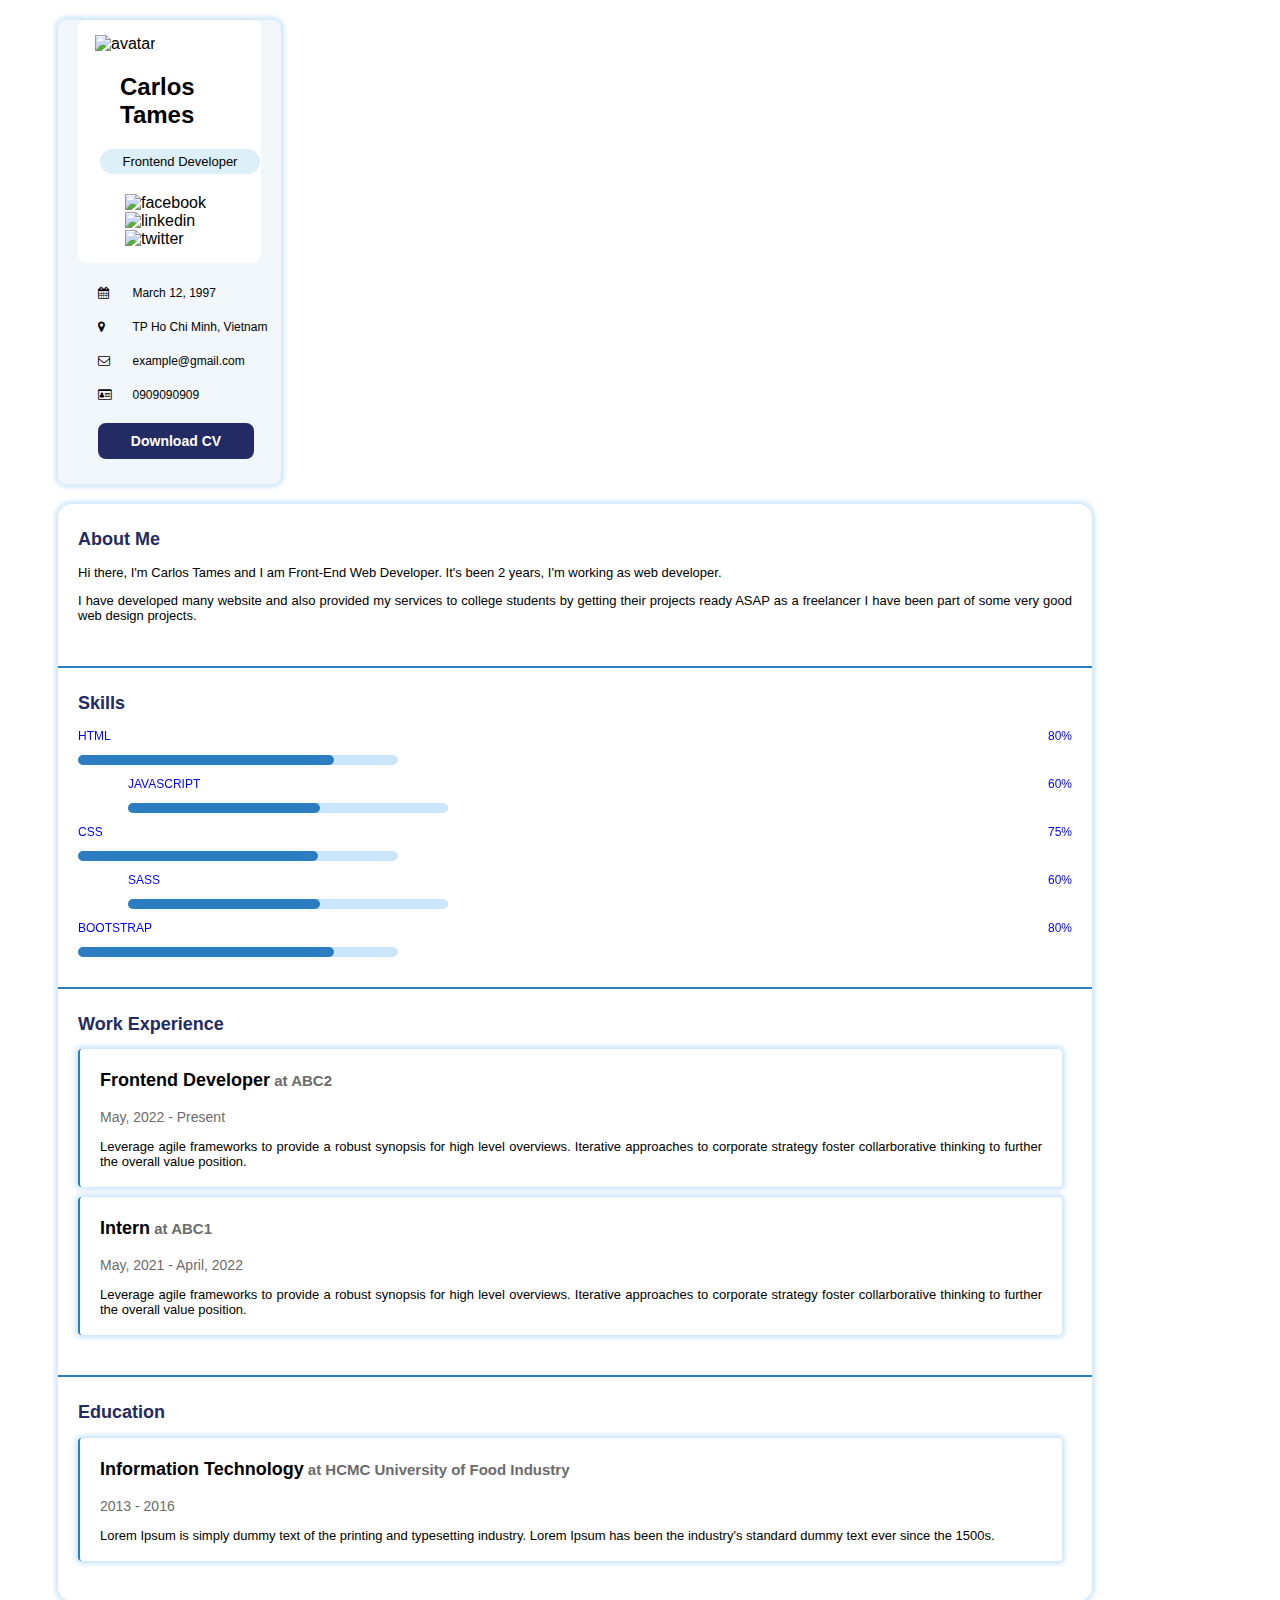
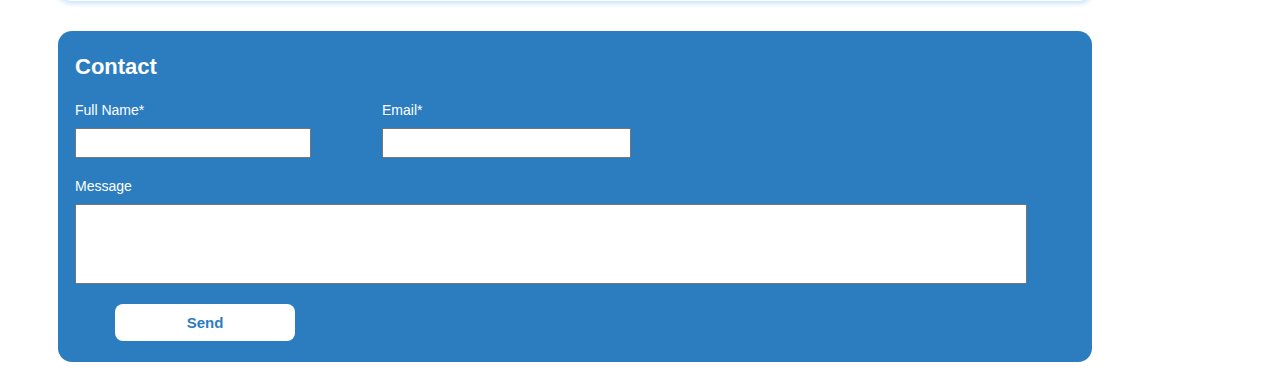
==== index.html @ 7e272798 "init cv" ====
<!DOCTYPE html>
<html>
  <head>
    <meta name="viewport" content="width=device-width, initial-scale=1.0">
    <link rel="stylesheet" href="cv.css" />
    <link rel="stylesheet" href="https://cdnjs.cloudflare.com/ajax/libs/font-awesome/4.7.0/css/font-awesome.min.css">
    <link rel="stylesheet" href="https://rsms.me/inter/inter.css">
  </head>

  <body>
    <div class="container">
      <div class="left_Side">

        <div class="info1">

          <img src="../img/avatar.svg" alt="avatar" />
          <h2 class="name">Carlos Tames</h2>

          <p class="fe-dev">Frontend Developer</p>
  
          <div class="social-media">
            <img class="social-gap" src="../img/facebook.svg" alt="facebook" />
            <img class="social-gap" src="../img/linkedin.svg" alt="linkedin" />
            <img class="social-gap" src="../img/twitter.svg" alt="twitter" />  
          </div>
          
        </div>
  
        <div>
  
          <div class="contactInfo">
            <ul>
              <li>
                <span class="icon"><i class="fa fa-calendar"></i></span>
                <span class="text">March 12, 1997</span>
              </li>
            </ul>
            <ul>
              <li>
                <span class="icon"><i class="fa fa-map-marker"></i></span>
                <span class="text">TP Ho Chi Minh, Vietnam</span>
              </li>
            </ul>
            <ul>
              <li>
                <span class="icon"><i class="fa fa-envelope-o"></i></span>
                <span class="text">example@gmail.com</span>
              </li>
            </ul>
            <ul>
              <li>
                <span class="icon"><i class="fa fa-id-card-o"></i></span>
                <span class="text">0909090909</span>
              </li>
            </ul>

          </div>

          <button class="download-cv">Download CV</button>
        </div>
      </div>
      <div class="right_Side"></div>  
    </div>
    <aside>  
    </aside>
    <main>
      <div class="main-border">

        <section class="main-padding">
          <div>
            <h2 class="letter">About Me</h2>
            <p class="font4">Hi there, I'm Carlos Tames and I am Front-End Web Developer. It's been 2 years, I'm working as web developer.</p>
            <p class="font4">I have developed many website and also provided my services to college students by getting their projects ready ASAP as a freelancer I have been part of some very good web design projects.</p>
          </div>
        </section>
          
  
        <section class="main-padding">
          <div>
            <h2 class="letter">Skills</h2>
            
            <div class="table-skill">
              <div>
                <p class="progress-label-html">HTML</p>
                <div class="progress-bar-container">
                  <div class="progress-bar">
                    <span class="percentage html"></span>
                  </div>
                </div>
              </div>
            
              <div class="progress-element">
                <p class="progress-label-js">JAVASCRIPT</p>
                <div class="progress-bar-container">
                  <div class="progress-bar">
                    <span class="percentage javascript"></span>
                  </div>
                </div>
              </div>
          
              <div>
                <p class="progress-label-css">CSS</p>
                <div class="progress-bar-container">
                  <div class="progress-bar">
                    <span class="percentage css"></span>
                  </div>
                </div>
              </div>
            
              <div class="progress-element">
                <p class="progress-label-sass">SASS</p>
                <div class="progress-bar-container">
                  <div class="progress-bar">
                    <span class="percentage sass"></span>
                  </div>
                </div>
              </div>
            
              <div>
                <p class="progress-label-bootstrap">BOOTSTRAP</p>
                <div class="progress-bar-container">
                  <div class="progress-bar">
                    <span class="percentage bootstrap"></span>
                  </div>
                </div>
              </div>
              
            </div>
          </div>
        </section>
        
  
        <section class="main-padding"> 

          <div>

            <h2 class="letter">Work Experience</h2>
  
            <div class="work-exp">
              <p class="font1" >Frontend Developer<span class="font2"> at ABC2</span></p>
              <p class="font3">May, 2022 - Present</p>
              <p class="font4">Leverage agile frameworks to provide a robust synopsis for high level overviews. Iterative approaches to corporate strategy foster collarborative thinking to further the overall value position.</p>
            </div>
            
            <div class="work-exp">
              <p class="font1" >Intern<span class="font2"> at ABC1</span></p>
              <p class="font3">May, 2021 - April, 2022</p>
              <p class="font4">Leverage agile frameworks to provide a robust synopsis for high level overviews. Iterative approaches to corporate strategy foster collarborative thinking to further the overall value position.</p>
            </div>
            
          </div>

        </section>
        
  
        <section class="main-padding-edu">
          <div>
            <h2 class="letter">Education</h2>
  
            <div class="work-exp">
              <p class="font1">Information Technology<span class="font2"> at HCMC University of Food Industry</span></p>
              <p class="font3">2013 - 2016</p>
              <p class="font4">Lorem Ipsum is simply dummy text of the printing and typesetting industry. Lorem Ipsum has been the industry's standard dummy text ever since the 1500s.</p>
            </div>
            
          </div>
        </section>
      </div>
      


      <section class="form-section">

        <form class="form-contact">

          <p>Contact</p>

          <section class="contact-input">

            <div class="fullname">
              <label for="fname">Full Name*</label>
              <input id="fname" type="text" value="" name="fname">
            </div>
          
            <div class="email">
              <label for="email">Email*</label>
              <input id="email" type="text" value="" name="email">
            </div>
          
            <br style="clear:both;" />
          
          </section>
        
          <section>
        
            <div class="message">
              <label for="message">Message</label>
              <input rowspan="3" id="message" type="text" value="" name="message">
            </div>
            
          </section>

          <button class="send-button" type="submit">Send</button>

        </form>

      </section>

    </main>

  </body>
</html>
---- cv.css ----
* {
  box-sizing: border-box;
}

body {
  font-family: 'Inter', sans-serif;
  font-style: normal;
  padding-right: 100px;
  padding-left: 50px;
}

aside {
  font-family: 'Inter', sans-serif;
  width: 100%;
  height: 300px;
  padding-left: 120px;
  padding-right: 20px;
  position: fixed;

}

aside h2{
  font-size: 20px;
  color: #222b63;
}

aside button {
  width: 170px;
  border-radius: 14px;
}

main {
  padding-top: 20px;
  padding-bottom: 20px;
  padding-right: 80px;
  width: 100%;
  
}

button {
  display: block;
  margin-left: 40px;
  margin-top: 20px;
  margin-bottom: 20px;
  width: 70%;
  background-color: #222b63;
  color: white;
  padding: 10px 10px;
  border: none;
  border-radius: 8px;
  cursor: pointer;
}

.left_Side {
  background-color: #f1f7fb;
  border-radius: 8px;
  box-shadow: 0 0 5px 3px #cce6fc;
  width: 20%;
  padding-bottom: 5px;
}

.info1 {
  background-color: white;
  margin: 20px;
  padding-top: 15px;
  padding-bottom: 15px;
  padding-left: 17px;
  padding-right: 16px;
  border-radius: 8px;
}

.name {
  padding-left: 25px;
  padding-top: 0;
}

.social-media {
  margin-left: 20px;
}

.social-gap {
  margin-left: 10px;
  margin-right: 10px;
}

.fe-dev {
  margin-bottom: 20px;
  margin-left: 5px;
  width: 160px;
  border: 2px solid #DDEFF8;
  border-radius: 15px;
  padding: 3px;
  text-align: center;
  background-color: #DDEFF8;
  font-size: 13px;
}

.contactInfo ul {
  position: relative;
 }

.contactInfo ul li {
  position: relative;
  list-style: none;
  margin: 10px, 0;
  cursor: pointer;
}

.contactInfo ul li .icon {
  display: inline-block;
  width: 30px;
}

.contactInfo ul li span {
  font-size: 12px;
}
 
.icon {
  max-width: 100%;
  max-height:100%;
 }
 
 .text {
   font-size: 10px;
 }

 .download-cv {
  font-size: 14px;
  font-weight: 600;
 }

.letter {
  color: #222b63;
}

.main-border {
  border-radius: 14px;
  box-shadow: 0 0 5px 3px #cce6fc;
}

.progress-bar-container:not(:last-child) {
  margin-bottom: 50px;
}

.progress-bar {
  width: 320px;
  height: 10px;
  margin-top: 10px;
  background-color: #cce6fc;
  border-radius: 5px;
}

.percentage {
  display: block;
  height: 100%;
  background-color: #2c7dc0;
  border-radius: 5px;
}

.html {
  width: 80%;
}

.javascript {
  width: 60%;
}

.css {
  width: 75%;
}

.sass {
  width: 60%;
}

.bootstrap {
  width: 80%;
}

.progress-label-html {
  position: relative;
  color: blue;
}

.progress-label-html::after{
  content: "80%";
  position: absolute;
  top:0;
  right: 0;
  color: blue;
}

.progress-label-js {
  position: relative;
  color: blue;
}

.progress-label-js::after{
  content: "60%";
  position: absolute;
  top:0;
  right: 0;
  color: blue;
}

.progress-label-css {
  position: relative;
  color: blue;
}

.progress-label-css::after{
  content: "75%";
  position: absolute;
  top:0;
  right: 0;
  color: blue;
}

.progress-label-sass {
  position: relative;
  color: blue;
}

.progress-label-sass::after{
  content: "60%";
  position: absolute;
  top:0;
  right: 0;
  color: blue;
}

.progress-label-bootstrap {
  position: relative;
  color: blue;
}

.progress-label-bootstrap::after{
  content: "80%";
  position: absolute;
  top:0;
  right: 0;
  color: blue;
}

.progress-element {
  padding-left: 50px;
}

.main-padding {
  padding-right: 20px;
  padding-left: 20px;
  padding-top: 10px;
  padding-bottom: 30px;
  border-bottom: 2px solid #2c7dc0;
  text-align: justify;
  font-size: 12px;
}

.main-padding-edu {
  padding-right: 20px;
  padding-left: 20px;
  padding-top: 10px;
  padding-bottom: 30px;
  text-align: justify;
  font-size: 12px;
}

.work-exp {
  border-radius: 4px;
  margin-right: 10px;
  margin-bottom: 10px;
  padding-left: 20px;
  padding-right: 20px;
  padding-top: 3px;
  padding-bottom: 5px;
  border-left: 2px solid #2c7dc0;
  box-shadow: 0 0 5px 3px #cce6fc;
}

.form-section {
  display: block;
  margin-top: 30px;
  padding-top: 1px;
  padding-left: 17px;
  padding-right: 15px;
  padding-bottom: 1px;
  border-radius: 14px;
  background-color: #2c7dc0;
  color: white; 
}

.form-section p {
  font-family: Arial, Helvetica, sans-serif;
  font-weight: bold;
  font-size: 22px;
}

.table-contact {
  margin-top: 20px;
}


.table-contact input {
  width: 300px;
  height: 40px;
  margin-top: 20px;
  margin-left: 10px;
  margin-right: 10px;
  padding-top: 2px;
  padding-left: 10px;
  padding-bottom: 2px;
  font-size: 14px;
  color: #2c7dc0;
  box-sizing: border-box;
}


.table-contact textarea {
  width: 800px;
  height: 90px;
  margin-top: 10px;
  padding-top: 10px;
  padding-right: 10px;
  padding-left: 10px;
  padding-bottom: 10px;
  font-size: 14px;
  color: #2c7dc0;
  box-sizing: border-box;
}

.form-block {
  display: flex;
  margin-bottom: 10px;
}

.font1 {
  font-size: 18px;
  font-weight: bold;
  text-align: justify;
}

.font2 {
  font-size: 15px;
  font-weight: bold;
  color: #6c6c6c;
  text-align: justify;
}

.font3 {
  font-family: 'Inter', sans-serif;
  font-size: 14px;
  font-weight: 500;
  color: #6c6c6c;
  text-align: justify;
}

.font4 {
  font-family: 'Inter', sans-serif;
  font-size: 13px;
  text-align: justify;
}

.contact-input input, label {
  display:block;
}

.fullname {
  float:left;
  margin-right:30px;
}

.fullname input {
  width: 120%;
  height: 30px;
  margin-top: 10px;
  margin-bottom: 20px;
  padding-left: 10px;
  font-size: 14px;
  color:#2c7dc0;
}

.email {
  float: left;
}

.email input {
  width: 90%;
  height: 30px;
  margin-top: 10px;
  margin-bottom: 20px;
  margin-left: 80px;
  padding-left: 10px;
  font-size: 14px;
  color:#2c7dc0;
}

.message {
  margin-right: 50px;
}

.message input {
  width: 100%;
  height: 80px;
  margin-top: 10px;
  margin-right: 20px;
  padding-left: 10px;
  font-size: 14px;
  color:#2c7dc0;
}

.fullname label {
  font-size: 14px;
}

.email label {
  font-size: 14px;
  margin-left: 80px;
}

.message label {
  font-size: 14px;
}

.send-button {
  display: block;
  margin-top: 20px;
  width: 180px;
  font-size: 15px;
  font-weight: bold;
  background-color: white;
  color: #2c7dc0;
  padding: 10px 10px;
  border: none;
  border-radius: 8px;
  cursor: pointer;
}

/* Extra small devices (phones, 600px and down) */
@media only screen and (max-width: 600px) {
  [class*="col-"] {
    width: 100%;
  }



}
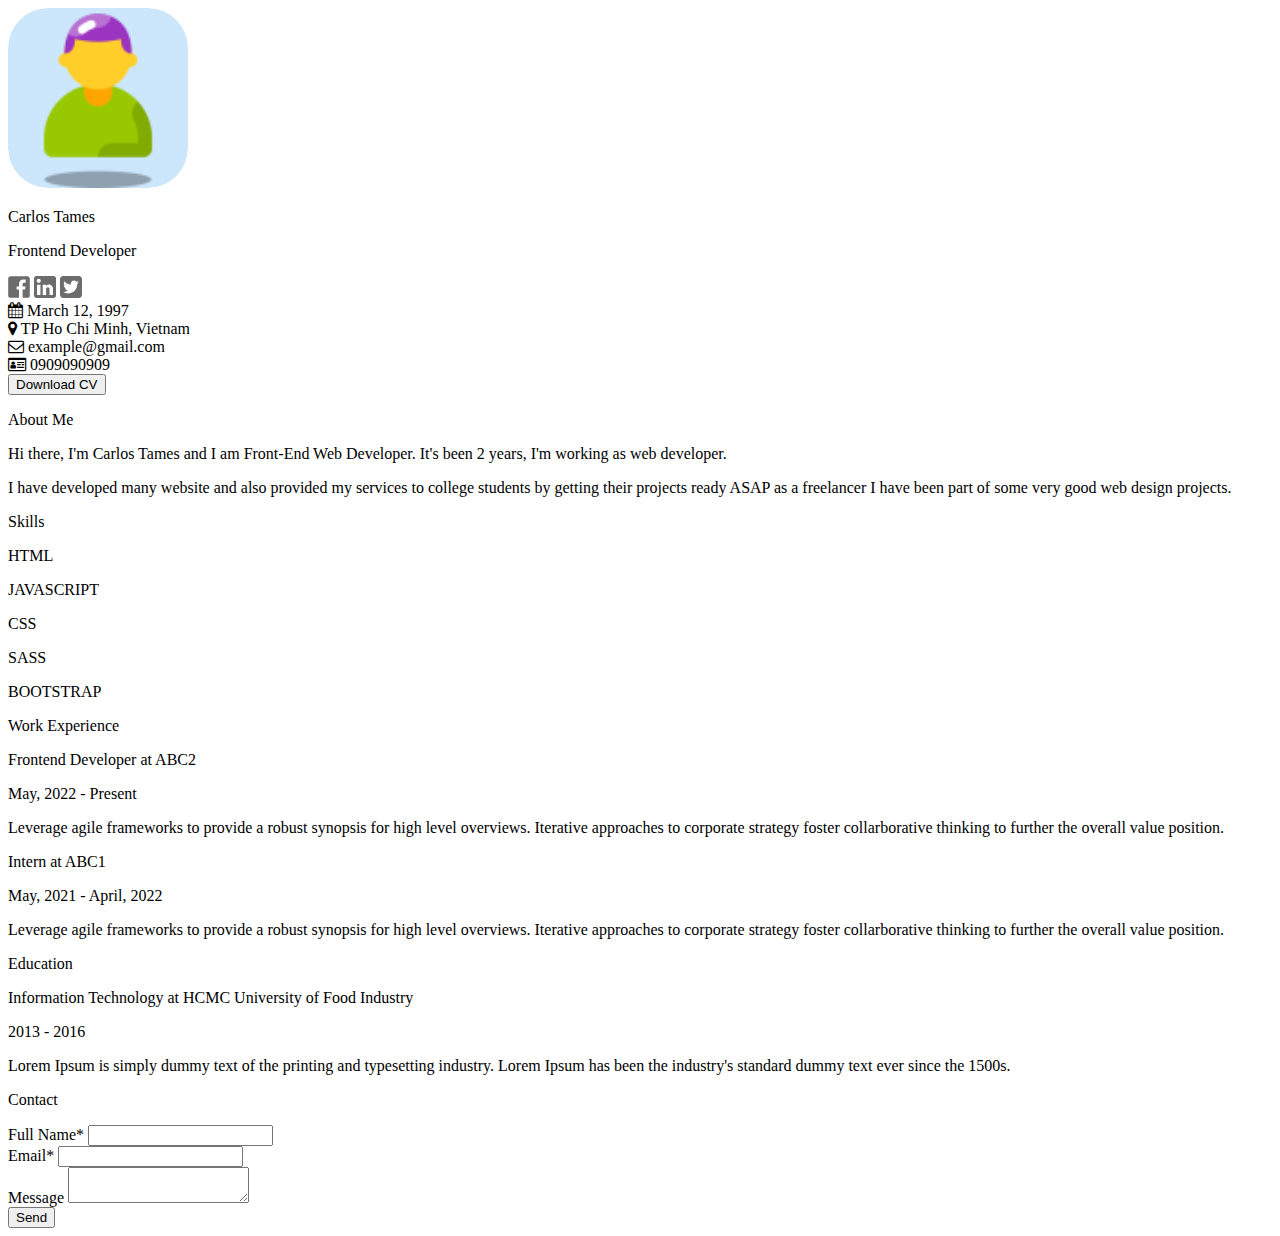
==== commit a210bb00: "update cv: mobile mode" ====
--- a/index.html
+++ b/index.html
@@ -1,212 +1,165 @@
 <!DOCTYPE html>
 <html>
-  <head>
-    <meta name="viewport" content="width=device-width, initial-scale=1.0">
-    <link rel="stylesheet" href="cv.css" />
-    <link rel="stylesheet" href="https://cdnjs.cloudflare.com/ajax/libs/font-awesome/4.7.0/css/font-awesome.min.css">
-    <link rel="stylesheet" href="https://rsms.me/inter/inter.css">
-  </head>
 
-  <body>
-    <div class="container">
-      <div class="left_Side">
+<head>
+  <meta name="viewport" content="width=device-width, initial-scale=1.0">
+  <link rel="stylesheet" href="../css/cv.css" />
+  <link rel="stylesheet" href="https://cdnjs.cloudflare.com/ajax/libs/font-awesome/4.7.0/css/font-awesome.min.css">
+  <link rel="stylesheet" href="https://rsms.me/inter/inter.css">
+</head>
 
-        <div class="info1">
+<body>
+  <div class="left_Side">
 
-          <img src="../img/avatar.svg" alt="avatar" />
-          <h2 class="name">Carlos Tames</h2>
+    <div class="info1">
+      <img src="../img/avatar.svg" alt="avatar" />
+      <p class="name-profile">Carlos Tames</p>
+      <div>
+        <p class="frontend-dev">Frontend Developer</p>
+      </div>
+      <div class="social-media">
+        <img class="social-gap" src="../img/facebook.svg" alt="facebook" />
+        <img class="social-gap" src="../img/linkedin.svg" alt="linkedin" />
+        <img class="social-gap" src="../img/twitter.svg" alt="twitter" />
+      </div>
+    </div>
 
-          <p class="fe-dev">Frontend Developer</p>
-  
-          <div class="social-media">
-            <img class="social-gap" src="../img/facebook.svg" alt="facebook" />
-            <img class="social-gap" src="../img/linkedin.svg" alt="linkedin" />
-            <img class="social-gap" src="../img/twitter.svg" alt="twitter" />  
-          </div>
-          
+    <div>
+      <div class="contactInfo">
+        <div class="info-padding">
+          <span><i class="fa fa-calendar"></i></span>
+          <span class="text">March 12, 1997</span>
         </div>
-  
-        <div>
-  
-          <div class="contactInfo">
-            <ul>
-              <li>
-                <span class="icon"><i class="fa fa-calendar"></i></span>
-                <span class="text">March 12, 1997</span>
-              </li>
-            </ul>
-            <ul>
-              <li>
-                <span class="icon"><i class="fa fa-map-marker"></i></span>
-                <span class="text">TP Ho Chi Minh, Vietnam</span>
-              </li>
-            </ul>
-            <ul>
-              <li>
-                <span class="icon"><i class="fa fa-envelope-o"></i></span>
-                <span class="text">example@gmail.com</span>
-              </li>
-            </ul>
-            <ul>
-              <li>
-                <span class="icon"><i class="fa fa-id-card-o"></i></span>
-                <span class="text">0909090909</span>
-              </li>
-            </ul>
-
-          </div>
-
-          <button class="download-cv">Download CV</button>
+        <div class="info-padding">
+          <span><i class="fa fa-map-marker"></i></span>
+          <span class="text">TP Ho Chi Minh, Vietnam</span>
+        </div>
+        <div class="info-padding">
+          <span><i class="fa fa-envelope-o"></i></span>
+          <span class="text">example@gmail.com</span>
+        </div>
+        <div class="info-padding">
+          <span><i class="fa fa-id-card-o"></i></span>
+          <span class="text">0909090909</span>
         </div>
       </div>
-      <div class="right_Side"></div>  
+      <button class="download-cv">Download CV</button>
     </div>
-    <aside>  
-    </aside>
-    <main>
-      <div class="main-border">
+  </div>
 
-        <section class="main-padding">
-          <div>
-            <h2 class="letter">About Me</h2>
-            <p class="font4">Hi there, I'm Carlos Tames and I am Front-End Web Developer. It's been 2 years, I'm working as web developer.</p>
-            <p class="font4">I have developed many website and also provided my services to college students by getting their projects ready ASAP as a freelancer I have been part of some very good web design projects.</p>
-          </div>
-        </section>
-          
-  
-        <section class="main-padding">
-          <div>
-            <h2 class="letter">Skills</h2>
-            
-            <div class="table-skill">
-              <div>
-                <p class="progress-label-html">HTML</p>
-                <div class="progress-bar-container">
-                  <div class="progress-bar">
-                    <span class="percentage html"></span>
-                  </div>
+  <main>
+    <div class="main-border">
+
+      <section class="main-padding">
+        <div>
+          <p class="letter">About Me</p>
+          <p class="font4">Hi there, I'm Carlos Tames and I am Front-End Web Developer. It's been 2 years, I'm working
+            as web developer.</p>
+          <p class="font4">I have developed many website and also provided my services to college students by getting
+            their projects ready ASAP as a freelancer I have been part of some very good web design projects.</p>
+        </div>
+      </section>
+
+      <section class="main-padding">
+        <div>
+          <p class="letter">Skills</p>
+          <div class="skill-position">
+            <div>
+              <p class="progress-label-html">HTML</p>
+              <div class="progress-bar-container">
+                <div class="progress-bar">
+                  <span class="percentage html"></span>
                 </div>
               </div>
-            
-              <div class="progress-element">
-                <p class="progress-label-js">JAVASCRIPT</p>
-                <div class="progress-bar-container">
-                  <div class="progress-bar">
-                    <span class="percentage javascript"></span>
-                  </div>
+            </div>
+            <div>
+              <p class="progress-label-js">JAVASCRIPT</p>
+              <div class="progress-bar-container">
+                <div class="progress-bar">
+                  <span class="percentage javascript"></span>
                 </div>
               </div>
-          
-              <div>
-                <p class="progress-label-css">CSS</p>
-                <div class="progress-bar-container">
-                  <div class="progress-bar">
-                    <span class="percentage css"></span>
-                  </div>
+            </div>
+            <div>
+              <p class="progress-label-css">CSS</p>
+              <div class="progress-bar-container">
+                <div class="progress-bar">
+                  <span class="percentage css"></span>
                 </div>
               </div>
-            
-              <div class="progress-element">
-                <p class="progress-label-sass">SASS</p>
-                <div class="progress-bar-container">
-                  <div class="progress-bar">
-                    <span class="percentage sass"></span>
-                  </div>
+            </div>
+            <div>
+              <p class="progress-label-sass">SASS</p>
+              <div class="progress-bar-container">
+                <div class="progress-bar">
+                  <span class="percentage sass"></span>
                 </div>
               </div>
-            
-              <div>
-                <p class="progress-label-bootstrap">BOOTSTRAP</p>
-                <div class="progress-bar-container">
-                  <div class="progress-bar">
-                    <span class="percentage bootstrap"></span>
-                  </div>
+            </div>
+            <div>
+              <p class="progress-label-bootstrap">BOOTSTRAP</p>
+              <div class="progress-bar-container">
+                <div class="progress-bar">
+                  <span class="percentage bootstrap"></span>
                 </div>
               </div>
-              
             </div>
           </div>
-        </section>
-        
-  
-        <section class="main-padding"> 
-
-          <div>
-
-            <h2 class="letter">Work Experience</h2>
-  
-            <div class="work-exp">
-              <p class="font1" >Frontend Developer<span class="font2"> at ABC2</span></p>
-              <p class="font3">May, 2022 - Present</p>
-              <p class="font4">Leverage agile frameworks to provide a robust synopsis for high level overviews. Iterative approaches to corporate strategy foster collarborative thinking to further the overall value position.</p>
-            </div>
-            
-            <div class="work-exp">
-              <p class="font1" >Intern<span class="font2"> at ABC1</span></p>
-              <p class="font3">May, 2021 - April, 2022</p>
-              <p class="font4">Leverage agile frameworks to provide a robust synopsis for high level overviews. Iterative approaches to corporate strategy foster collarborative thinking to further the overall value position.</p>
-            </div>
-            
-          </div>
-
-        </section>
-        
-  
-        <section class="main-padding-edu">
-          <div>
-            <h2 class="letter">Education</h2>
-  
-            <div class="work-exp">
-              <p class="font1">Information Technology<span class="font2"> at HCMC University of Food Industry</span></p>
-              <p class="font3">2013 - 2016</p>
-              <p class="font4">Lorem Ipsum is simply dummy text of the printing and typesetting industry. Lorem Ipsum has been the industry's standard dummy text ever since the 1500s.</p>
-            </div>
-            
-          </div>
-        </section>
-      </div>
-      
-
-
-      <section class="form-section">
-
-        <form class="form-contact">
-
-          <p>Contact</p>
-
-          <section class="contact-input">
-
-            <div class="fullname">
-              <label for="fname">Full Name*</label>
-              <input id="fname" type="text" value="" name="fname">
-            </div>
-          
-            <div class="email">
-              <label for="email">Email*</label>
-              <input id="email" type="text" value="" name="email">
-            </div>
-          
-            <br style="clear:both;" />
-          
-          </section>
-        
-          <section>
-        
-            <div class="message">
-              <label for="message">Message</label>
-              <input rowspan="3" id="message" type="text" value="" name="message">
-            </div>
-            
-          </section>
-
-          <button class="send-button" type="submit">Send</button>
-
-        </form>
-
+        </div>
       </section>
 
-    </main>
+      <section class="main-padding">
+        <p class="letter">Work Experience</p>
+        <div class="work-exp">
+          <p class="font1">Frontend Developer<span class="font2"> at ABC2</span></p>
+          <p class="font3">May, 2022 - Present</p>
+          <p class="font4">Leverage agile frameworks to provide a robust synopsis for high level overviews. Iterative
+            approaches to corporate strategy foster collarborative thinking to further the overall value position.</p>
+        </div>
+        <div class="work-exp">
+          <p class="font1">Intern<span class="font2"> at ABC1</span></p>
+          <p class="font3">May, 2021 - April, 2022</p>
+          <p class="font4">Leverage agile frameworks to provide a robust synopsis for high level overviews. Iterative
+            approaches to corporate strategy foster collarborative thinking to further the overall value position.</p>
+        </div>
+      </section>
 
-  </body>
+      <section class="main-padding-edu">
+        <div>
+          <p class="letter">Education</p>
+          <div class="work-exp">
+            <p class="font1">Information Technology<span class="font2"> at HCMC University of Food Industry</span></p>
+            <p class="font3">2013 - 2016</p>
+            <p class="font4">Lorem Ipsum is simply dummy text of the printing and typesetting industry. Lorem Ipsum has
+              been the industry's standard dummy text ever since the 1500s.</p>
+          </div>
+        </div>
+      </section>
+    </div>
+
+    <section class="form-section">
+
+      <p class="form-headline">Contact</p>
+
+      <form class="form-contact">
+        <div class="fname">
+          <label for="full_name">Full Name*</label>
+          <input id="full_name" type="text" value="" name="full_name">
+        </div>
+        <div class="email">
+          <label for="email">Email*</label>
+          <input id="email" type="text" value="" name="email">
+        </div>
+        <div class="message">
+          <label for="message">Message</label>
+          <textarea id="message" type="text" value="" name="message">
+            </textarea>
+        </div>
+        <button class="send-button" type="submit">Send</button>
+      </form>
+
+    </section>
+  </main>
+</body>
+
 </html>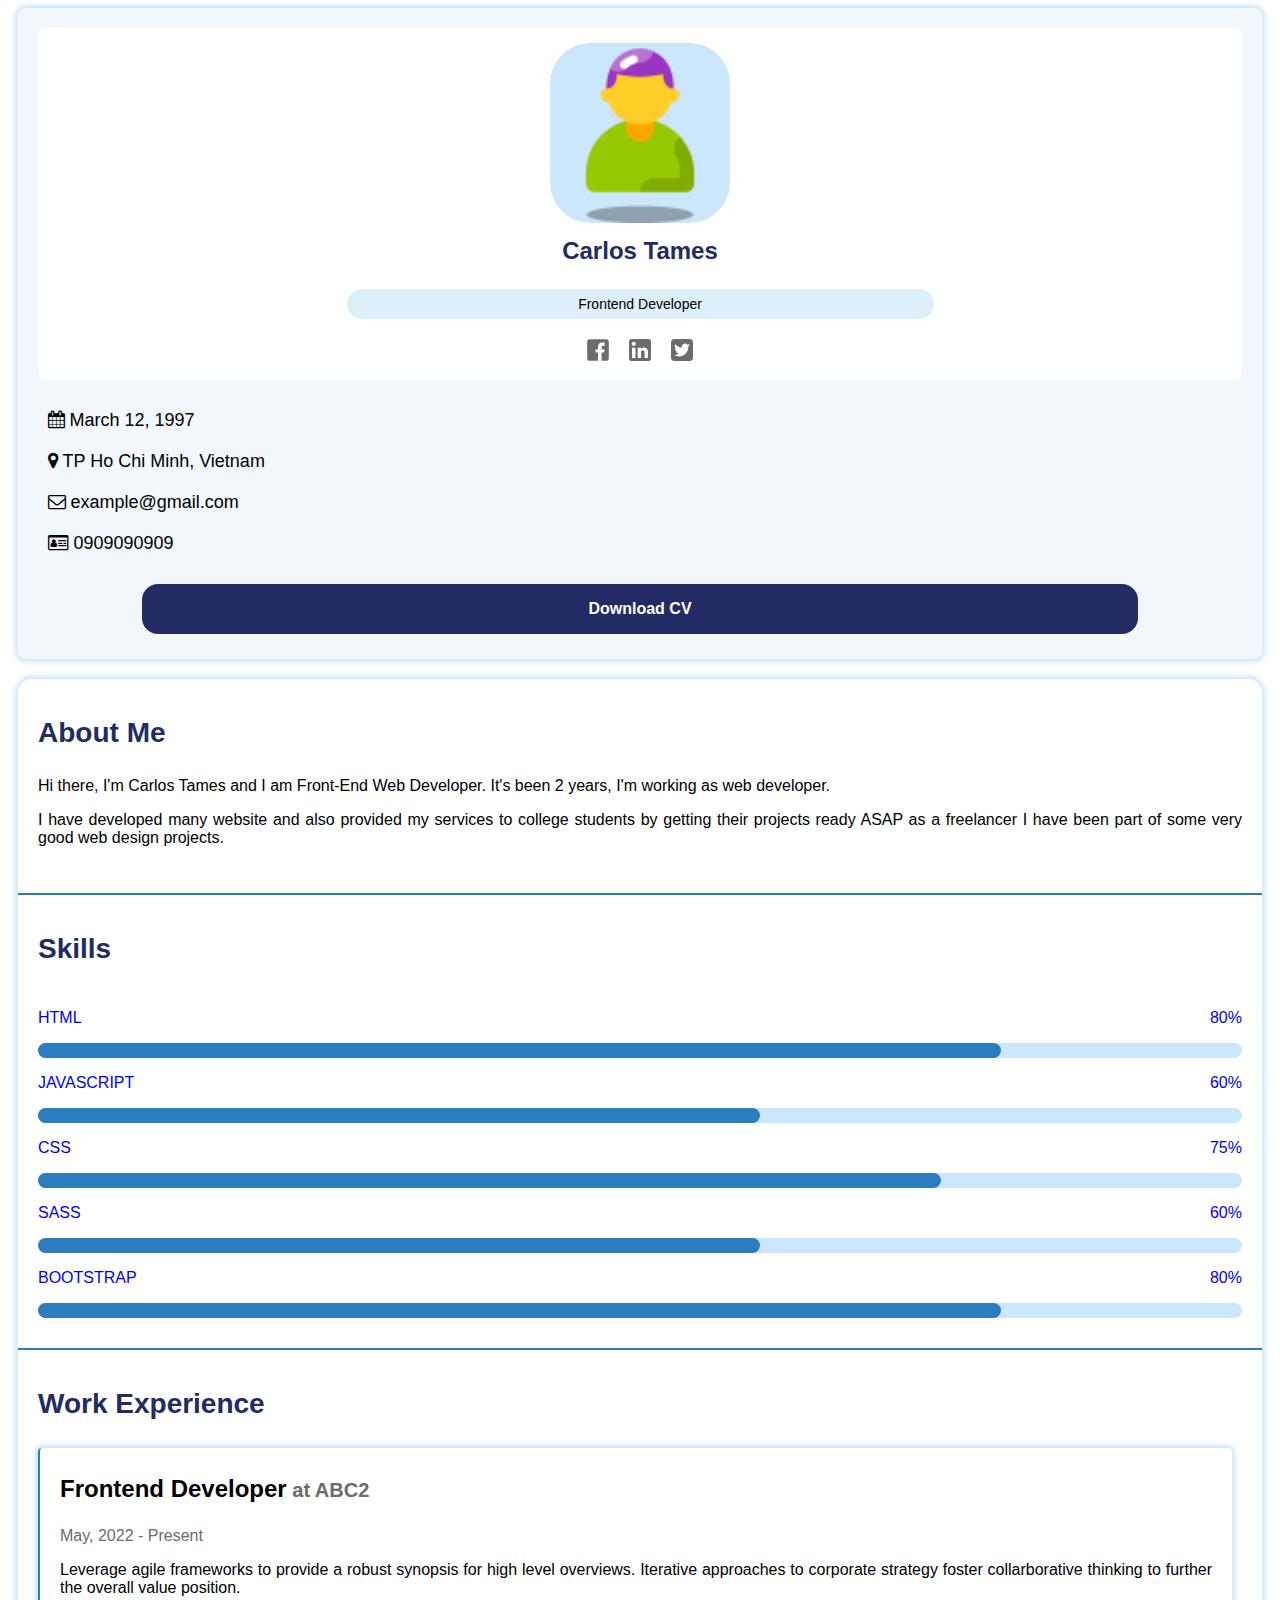
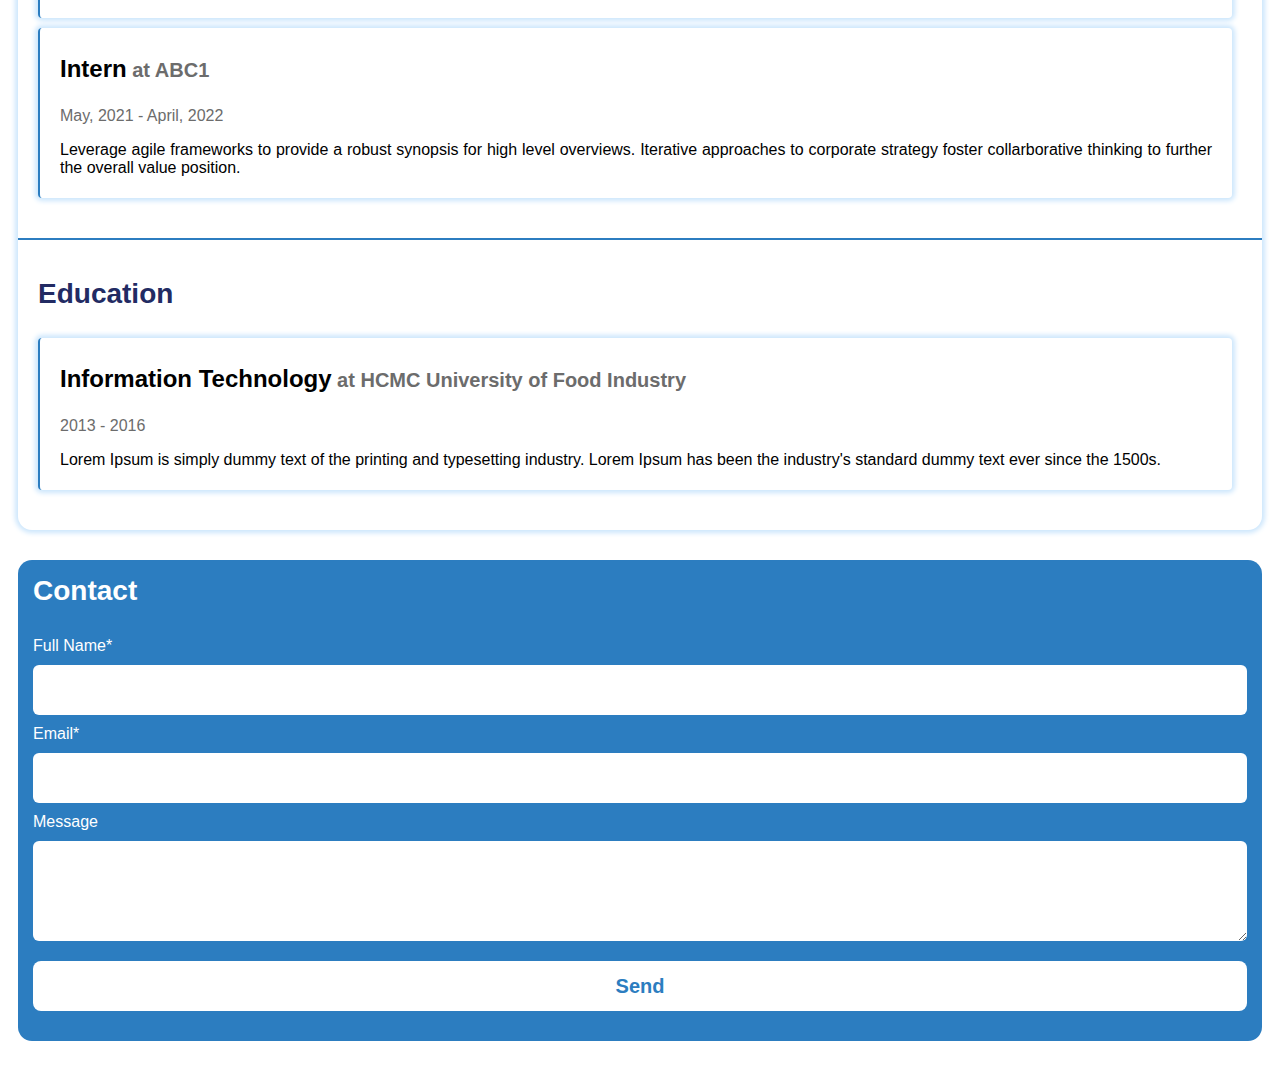
==== commit 33ffc7a4: "update index file" ====
--- a/index.html
+++ b/index.html
@@ -3,7 +3,7 @@
 
 <head>
   <meta name="viewport" content="width=device-width, initial-scale=1.0">
-  <link rel="stylesheet" href="../css/cv.css" />
+  <link rel="stylesheet" href="./cv.css" />
   <link rel="stylesheet" href="https://cdnjs.cloudflare.com/ajax/libs/font-awesome/4.7.0/css/font-awesome.min.css">
   <link rel="stylesheet" href="https://rsms.me/inter/inter.css">
 </head>
--- a/cv.css
+++ b/cv.css
@@ -0,0 +1,394 @@
+* {
+  box-sizing: border-box;
+}
+
+body {
+  font-family: 'Inter', sans-serif;
+  font-style: normal;
+  padding-right: 10px;
+  padding-left: 10px;
+}
+
+main {
+  width: 100%;
+  padding-top: 20px;
+  padding-bottom: 20px;
+}
+
+button {
+  width: 80%;
+  height: 50px;
+  margin: 20px 10px;
+  background-color: #222b63;
+  color: white;
+  padding: 10px 10px;
+  border: none;
+  border-radius: 16px;
+  cursor: pointer;
+}
+
+.left_Side {
+  width: 100%;
+  text-align: center;
+  display: flex;
+  flex-direction: column;
+  background-color: #f1f7fb;
+  border-radius: 8px;
+  box-shadow: 0 0 5px 3px #cce6fc;
+  padding-bottom: 5px;
+}
+
+.info1 {
+  background-color: white;
+  margin: 20px;
+  padding: 15px;
+  align-items: center;
+  text-align: center;
+  border-radius: 8px;
+}
+
+.name-profile {
+  margin: 10px 0;
+  font-size: 24px;
+  font-weight: 700;
+  color: #222b63;
+}
+
+.social-media {
+  display: inline-flex;
+  flex-direction: row;
+  align-items: center;
+}
+
+.social-gap {
+  margin-left: 10px;
+  margin-right: 10px;
+}
+
+.frontend-dev {
+  width: 50%;
+  display: inline-flex;
+  justify-content: center;
+  align-items: center;
+  font-size: 14px;
+  padding: 5px;
+  margin-bottom: 20px;
+  background-color: #DDEFF8;
+  border: 2px solid #DDEFF8;
+  border-radius: 15px;
+}
+
+.info-padding {
+  padding: 10px 10px;
+}
+
+.contactInfo {
+  padding-left: 20px;
+  text-align: left;
+}
+
+.contactInfo span {
+  font-size: 18px;
+  font-weight: 450;
+}
+
+.text {
+  font-size: 10px;
+}
+
+.download-cv {
+  font-size: 16px;
+  font-weight: 700;
+}
+
+.letter {
+  font-size: 28px;
+  font-weight: 700;
+  color: #222b63;
+}
+
+.main-border {
+  border-radius: 14px;
+  box-shadow: 0 0 5px 3px #cce6fc;
+}
+
+.skill-position {
+  display: flex;
+  flex-direction: column;
+}
+
+.progress-bar-container:not(:last-child) {
+  margin-bottom: 50px;
+}
+
+.progress-bar {
+  width: 100%;
+  height: 15px;
+  margin-top: 10px;
+  background-color: #cce6fc;
+  border-radius: 15px;
+}
+
+.percentage {
+  display: block;
+  height: 100%;
+  background-color: #2c7dc0;
+  border-radius: 15px;
+}
+
+.html {
+  width: 80%;
+}
+
+.javascript {
+  width: 60%;
+}
+
+.css {
+  width: 75%;
+}
+
+.sass {
+  width: 60%;
+}
+
+.bootstrap {
+  width: 80%;
+}
+
+.progress-label-html {
+  position: relative;
+  font-size: 16px;
+  color: blue;
+}
+
+.progress-label-html::after {
+  content: "80%";
+  position: absolute;
+  top: 0;
+  right: 0;
+  color: blue;
+}
+
+.progress-label-js {
+  position: relative;
+  font-size: 16px;
+  color: blue;
+}
+
+.progress-label-js::after {
+  content: "60%";
+  position: absolute;
+  top: 0;
+  right: 0;
+  color: blue;
+}
+
+.progress-label-css {
+  position: relative;
+  font-size: 16px;
+  color: blue;
+}
+
+.progress-label-css::after {
+  content: "75%";
+  position: absolute;
+  top: 0;
+  right: 0;
+  color: blue;
+}
+
+.progress-label-sass {
+  position: relative;
+  font-size: 16px;
+  color: blue;
+}
+
+.progress-label-sass::after {
+  content: "60%";
+  position: absolute;
+  top: 0;
+  right: 0;
+  color: blue;
+}
+
+.progress-label-bootstrap {
+  position: relative;
+  font-size: 16px;
+  color: blue;
+}
+
+.progress-label-bootstrap::after {
+  content: "80%";
+  position: absolute;
+  top: 0;
+  right: 0;
+  color: blue;
+}
+
+.main-padding {
+  padding-right: 20px;
+  padding-left: 20px;
+  padding-top: 10px;
+  padding-bottom: 30px;
+  border-bottom: 2px solid #2c7dc0;
+  text-align: justify;
+  font-size: 12px;
+}
+
+.main-padding-edu {
+  padding-right: 20px;
+  padding-left: 20px;
+  padding-top: 10px;
+  padding-bottom: 30px;
+  text-align: justify;
+  font-size: 12px;
+}
+
+.work-exp {
+  border-radius: 4px;
+  margin-right: 10px;
+  margin-bottom: 10px;
+  padding-left: 20px;
+  padding-right: 20px;
+  padding-top: 3px;
+  padding-bottom: 5px;
+  border-left: 2px solid #2c7dc0;
+  box-shadow: 0 0 5px 3px #cce6fc;
+}
+
+.font1 {
+  font-size: 24px;
+  font-weight: bold;
+  text-align: justify;
+}
+
+.font2 {
+  font-size: 20px;
+  font-weight: bold;
+  color: #6c6c6c;
+  text-align: justify;
+}
+
+.font3 {
+  font-family: 'Inter', sans-serif;
+  font-size: 16px;
+  font-weight: 500;
+  color: #6c6c6c;
+  text-align: justify;
+}
+
+.font4 {
+  font-family: 'Inter', sans-serif;
+  font-size: 16px;
+  text-align: justify;
+}
+
+.form-section {
+  display: block;
+  margin-top: 30px;
+  border-radius: 14px;
+  background-color: #2c7dc0;
+  color: white;
+}
+
+.form-headline {
+  margin: 0;
+  padding-top: 15px;
+  padding-bottom: 10px;
+  padding-left: 15px;
+  font-size: 28px;
+  font-weight: 700;
+}
+
+.form-name-email {
+  display: flex;
+  flex-direction: row;
+}
+
+.form-contact {
+  display: block;
+  padding: 10px 15px;
+
+}
+
+.fname {
+  display: flex;
+  flex-direction: column;
+}
+
+.fname input {
+  width: 100%;
+  height: 50px;
+  padding: 10px 10px;
+  font-size: 16px;
+  font-weight: 500;
+  color: #2c7dc0;
+  border-style: none;
+  border-radius: 6px;
+}
+
+.fname label {
+  padding: 10px 0;
+  font-size: 16px;
+  font-weight: 500;
+}
+
+.email {
+  display: flex;
+  flex-direction: column;
+}
+
+.email input {
+  width: 100%;
+  height: 50px;
+  padding: 10px 10px;
+  font-size: 16px;
+  font-weight: 500;
+  color: #2c7dc0;
+  border-style: none;
+  border-radius: 6px;
+}
+
+.email label {
+  padding: 10px 0;
+  font-size: 16px;
+  font-weight: 500;
+}
+
+.message {
+  display: flex;
+  flex-direction: column;
+}
+
+.message textarea {
+  width: 100%;
+  height: 100px;
+  padding: 10px 10px;
+  font-size: 16px;
+  font-weight: 500;
+  color: #2c7dc0;
+  border-style: none;
+  border-radius: 6px;
+}
+
+.message label {
+  padding: 10px 0;
+  font-size: 16px;
+  font-weight: 500;
+}
+
+.send-button {
+  display: block;
+  width: 100%;
+  height: 50px;
+  margin: 20px 0;
+  font-size: 20px;
+  font-weight: 700;
+  background-color: white;
+  color: #2c7dc0;
+  padding: 10px 10px;
+  border: none;
+  border-radius: 8px;
+  cursor: pointer;
+}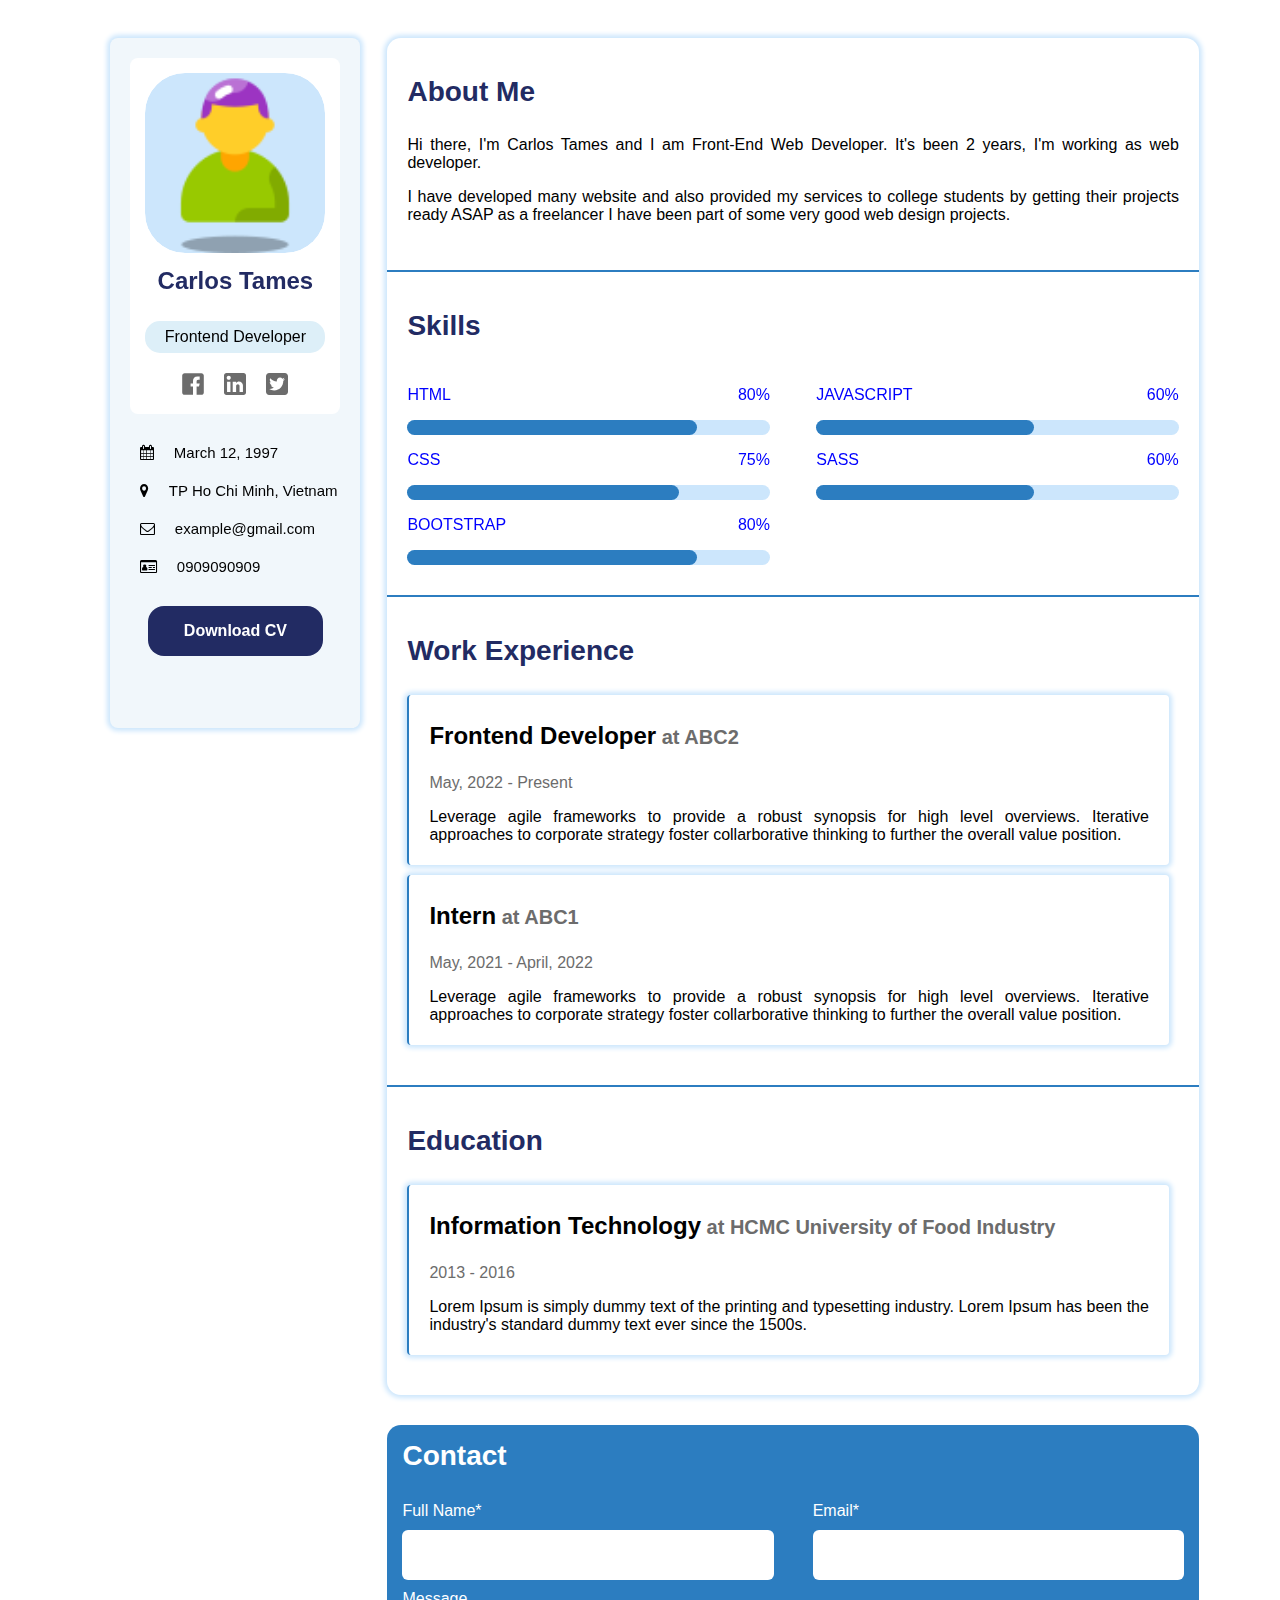
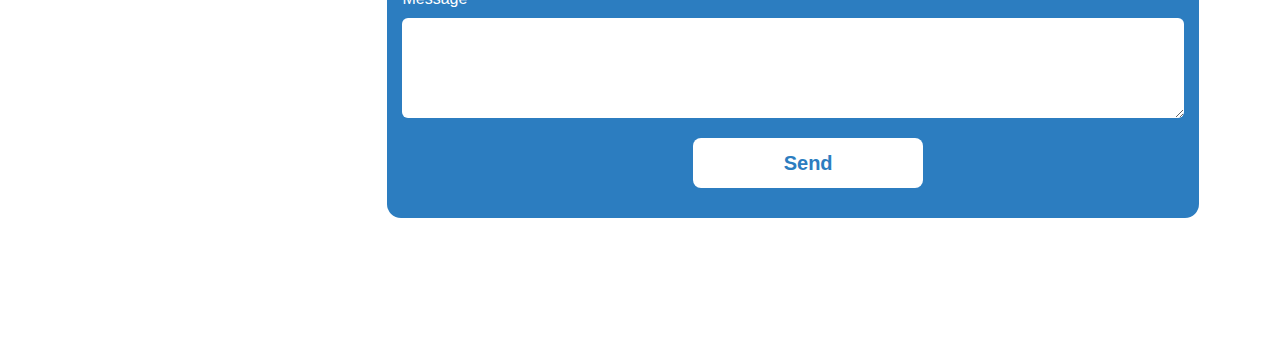
==== commit 617026b8: "update cv" ====
--- a/index.html
+++ b/index.html
@@ -9,157 +9,166 @@
 </head>
 
 <body>
-  <div class="left_Side">
-
-    <div class="info1">
-      <img src="../img/avatar.svg" alt="avatar" />
-      <p class="name-profile">Carlos Tames</p>
+  <div class="structure">
+    <div class="left_Side">
+      <div class="info1">
+        <img src="../img/avatar.svg" alt="avatar" />
+        <p class="name-profile">Carlos Tames</p>
+        <div>
+          <p class="frontend-dev">Frontend Developer</p>
+        </div>
+        <div class="social-media">
+          <img class="social-gap" src="../img/facebook.svg" alt="facebook" />
+          <img class="social-gap" src="../img/linkedin.svg" alt="linkedin" />
+          <img class="social-gap" src="../img/twitter.svg" alt="twitter" />
+        </div>
+      </div>
       <div>
-        <p class="frontend-dev">Frontend Developer</p>
-      </div>
-      <div class="social-media">
-        <img class="social-gap" src="../img/facebook.svg" alt="facebook" />
-        <img class="social-gap" src="../img/linkedin.svg" alt="linkedin" />
-        <img class="social-gap" src="../img/twitter.svg" alt="twitter" />
+        <div class="contactInfo">
+          <div class="info-padding">
+            <span><i class="fa fa-calendar"></i></span>
+            <span class="text">March 12, 1997</span>
+          </div>
+          <div class="info-padding">
+            <span><i class="fa fa-map-marker"></i></span>
+            <span class="text">TP Ho Chi Minh, Vietnam</span>
+          </div>
+          <div class="info-padding">
+            <span><i class="fa fa-envelope-o"></i></span>
+            <span class="text">example@gmail.com</span>
+          </div>
+          <div class="info-padding">
+            <span><i class="fa fa-id-card-o"></i></span>
+            <span class="text">0909090909</span>
+          </div>
+        </div>
+        <button class="download-cv">Download CV</button>
       </div>
     </div>
 
     <div>
-      <div class="contactInfo">
-        <div class="info-padding">
-          <span><i class="fa fa-calendar"></i></span>
-          <span class="text">March 12, 1997</span>
-        </div>
-        <div class="info-padding">
-          <span><i class="fa fa-map-marker"></i></span>
-          <span class="text">TP Ho Chi Minh, Vietnam</span>
-        </div>
-        <div class="info-padding">
-          <span><i class="fa fa-envelope-o"></i></span>
-          <span class="text">example@gmail.com</span>
-        </div>
-        <div class="info-padding">
-          <span><i class="fa fa-id-card-o"></i></span>
-          <span class="text">0909090909</span>
-        </div>
-      </div>
-      <button class="download-cv">Download CV</button>
-    </div>
-  </div>
-
-  <main>
-    <div class="main-border">
-
-      <section class="main-padding">
-        <div>
-          <p class="letter">About Me</p>
-          <p class="font4">Hi there, I'm Carlos Tames and I am Front-End Web Developer. It's been 2 years, I'm working
-            as web developer.</p>
-          <p class="font4">I have developed many website and also provided my services to college students by getting
-            their projects ready ASAP as a freelancer I have been part of some very good web design projects.</p>
-        </div>
-      </section>
-
-      <section class="main-padding">
-        <div>
-          <p class="letter">Skills</p>
-          <div class="skill-position">
+      <main>
+        <div class="main-border">
+          <section class="main-padding">
             <div>
-              <p class="progress-label-html">HTML</p>
-              <div class="progress-bar-container">
-                <div class="progress-bar">
-                  <span class="percentage html"></span>
+              <p class="letter">About Me</p>
+              <p class="font4">Hi there, I'm Carlos Tames and I am Front-End Web Developer. It's been 2 years, I'm
+                working as
+                web developer.</p>
+              <p class="font4">I have developed many website and also provided my services to college students by
+                getting
+                their projects ready ASAP as a freelancer I have been part of some very good web design projects.</p>
+            </div>
+          </section>
+          <section class="main-padding">
+            <div>
+              <p class="letter">Skills</p>
+              <div class="skill-position">
+                <div class="skills-row">
+                  <div class="skill-bar1">
+                    <p class="progress-label-html">HTML</p>
+                    <div>
+                      <div class="progress-bar">
+                        <span class="percentage html"></span>
+                      </div>
+                    </div>
+                  </div>
+                  <div class="skill-bar2">
+                    <p class="progress-label-js">JAVASCRIPT</p>
+                    <div>
+                      <div class="progress-bar">
+                        <span class="percentage javascript"></span>
+                      </div>
+                    </div>
+                  </div>
+                </div>
+                <div class="skills-row">
+                  <div class="skill-bar1">
+                    <p class="progress-label-css">CSS</p>
+                    <div>
+                      <div class="progress-bar">
+                        <span class="percentage css"></span>
+                      </div>
+                    </div>
+                  </div>
+                  <div class="skill-bar2">
+                    <p class="progress-label-sass">SASS</p>
+                    <div>
+                      <div class="progress-bar">
+                        <span class="percentage sass"></span>
+                      </div>
+                    </div>
+                  </div>
+                </div>
+                <div class="skill-bar1">
+                  <p class="progress-label-bootstrap">BOOTSTRAP</p>
+                  <div>
+                    <div class="progress-bar">
+                      <span class="percentage bootstrap"></span>
+                    </div>
+                  </div>
                 </div>
               </div>
             </div>
+          </section>
+          <section class="main-padding">
+            <p class="letter">Work Experience</p>
+            <div class="work-exp">
+              <p class="font1">Frontend Developer<span class="font2"> at ABC2</span></p>
+              <p class="font3">May, 2022 - Present</p>
+              <p class="font4">Leverage agile frameworks to provide a robust synopsis for high level overviews.
+                Iterative
+                approaches to corporate strategy foster collarborative thinking to further the overall value position.
+              </p>
+            </div>
+            <div class="work-exp">
+              <p class="font1">Intern<span class="font2"> at ABC1</span></p>
+              <p class="font3">May, 2021 - April, 2022</p>
+              <p class="font4">Leverage agile frameworks to provide a robust synopsis for high level overviews.
+                Iterative
+                approaches to corporate strategy foster collarborative thinking to further the overall value position.
+              </p>
+            </div>
+          </section>
+          <section class="main-padding-edu">
             <div>
-              <p class="progress-label-js">JAVASCRIPT</p>
-              <div class="progress-bar-container">
-                <div class="progress-bar">
-                  <span class="percentage javascript"></span>
-                </div>
+              <p class="letter">Education</p>
+              <div class="work-exp">
+                <p class="font1">Information Technology<span class="font2"> at HCMC University of Food Industry</span>
+                </p>
+                <p class="font3">2013 - 2016</p>
+                <p class="font4">Lorem Ipsum is simply dummy text of the printing and typesetting industry. Lorem Ipsum
+                  has
+                  been the industry's standard dummy text ever since the 1500s.</p>
               </div>
             </div>
-            <div>
-              <p class="progress-label-css">CSS</p>
-              <div class="progress-bar-container">
-                <div class="progress-bar">
-                  <span class="percentage css"></span>
-                </div>
+          </section>
+        </div>
+        <section class="form-section">
+          <p class="form-headline">Contact</p>
+          <form class="form-contact">
+            <div class="form-row">
+              <div class="fname">
+                <label for="full_name">Full Name*</label>
+                <input id="full_name" type="text" value="" name="full_name">
+              </div>
+              <div class="email">
+                <label for="email">Email*</label>
+                <input id="email" type="text" value="" name="email">
               </div>
             </div>
-            <div>
-              <p class="progress-label-sass">SASS</p>
-              <div class="progress-bar-container">
-                <div class="progress-bar">
-                  <span class="percentage sass"></span>
-                </div>
-              </div>
+            <div class="message">
+              <label for="message">Message</label>
+              <textarea id="message" type="text" value="" name="message">
+                            </textarea>
             </div>
-            <div>
-              <p class="progress-label-bootstrap">BOOTSTRAP</p>
-              <div class="progress-bar-container">
-                <div class="progress-bar">
-                  <span class="percentage bootstrap"></span>
-                </div>
-              </div>
+            <div class="button-center">
+              <input class="send-button" type="submit" value="Send">
             </div>
-          </div>
-        </div>
-      </section>
-
-      <section class="main-padding">
-        <p class="letter">Work Experience</p>
-        <div class="work-exp">
-          <p class="font1">Frontend Developer<span class="font2"> at ABC2</span></p>
-          <p class="font3">May, 2022 - Present</p>
-          <p class="font4">Leverage agile frameworks to provide a robust synopsis for high level overviews. Iterative
-            approaches to corporate strategy foster collarborative thinking to further the overall value position.</p>
-        </div>
-        <div class="work-exp">
-          <p class="font1">Intern<span class="font2"> at ABC1</span></p>
-          <p class="font3">May, 2021 - April, 2022</p>
-          <p class="font4">Leverage agile frameworks to provide a robust synopsis for high level overviews. Iterative
-            approaches to corporate strategy foster collarborative thinking to further the overall value position.</p>
-        </div>
-      </section>
-
-      <section class="main-padding-edu">
-        <div>
-          <p class="letter">Education</p>
-          <div class="work-exp">
-            <p class="font1">Information Technology<span class="font2"> at HCMC University of Food Industry</span></p>
-            <p class="font3">2013 - 2016</p>
-            <p class="font4">Lorem Ipsum is simply dummy text of the printing and typesetting industry. Lorem Ipsum has
-              been the industry's standard dummy text ever since the 1500s.</p>
-          </div>
-        </div>
-      </section>
+          </form>
+        </section>
+      </main>
     </div>
-
-    <section class="form-section">
-
-      <p class="form-headline">Contact</p>
-
-      <form class="form-contact">
-        <div class="fname">
-          <label for="full_name">Full Name*</label>
-          <input id="full_name" type="text" value="" name="full_name">
-        </div>
-        <div class="email">
-          <label for="email">Email*</label>
-          <input id="email" type="text" value="" name="email">
-        </div>
-        <div class="message">
-          <label for="message">Message</label>
-          <textarea id="message" type="text" value="" name="message">
-            </textarea>
-        </div>
-        <button class="send-button" type="submit">Send</button>
-      </form>
-
-    </section>
-  </main>
+  </div>
 </body>
-
 </html>--- a/cv.css
+++ b/cv.css
@@ -13,18 +13,6 @@
   width: 100%;
   padding-top: 20px;
   padding-bottom: 20px;
-}
-
-button {
-  width: 80%;
-  height: 50px;
-  margin: 20px 10px;
-  background-color: #222b63;
-  color: white;
-  padding: 10px 10px;
-  border: none;
-  border-radius: 16px;
-  cursor: pointer;
 }
 
 .left_Side {
@@ -66,13 +54,14 @@
 }
 
 .frontend-dev {
-  width: 50%;
+  width: 208px;
   display: inline-flex;
   justify-content: center;
   align-items: center;
-  font-size: 14px;
   padding: 5px;
   margin-bottom: 20px;
+  font-size: 16px;
+  font-weight: 400;
   background-color: #DDEFF8;
   border: 2px solid #DDEFF8;
   border-radius: 15px;
@@ -93,12 +82,21 @@
 }
 
 .text {
-  font-size: 10px;
+  padding-left: 15px;
 }
 
 .download-cv {
+  width: 90%;
+  height: 50px;
+  margin: 20px 10px;
+  padding: 10px 10px;
+  background-color: #222b63;
   font-size: 16px;
   font-weight: 700;
+  color: white;
+  border: none;
+  border-radius: 16px;
+  cursor: pointer;
 }
 
 .letter {
@@ -115,10 +113,6 @@
 .skill-position {
   display: flex;
   flex-direction: column;
-}
-
-.progress-bar-container:not(:last-child) {
-  margin-bottom: 50px;
 }
 
 .progress-bar {
@@ -391,4 +385,131 @@
   border: none;
   border-radius: 8px;
   cursor: pointer;
+}
+
+@media only screen and (min-width: 768px) and (max-width: 990px) {
+
+.contactInfo {
+  display: inline-flex;
+  flex-direction: row;
+  padding-left: 20px;
+  text-align: left;
+}
+
+.contactInfo span {
+  font-size: 14px;
+  font-weight: 500;
+}
+
+.skills-row {
+  display: flex;
+}
+
+.skill-bar1 {
+  width: 47%;
+  margin-right: 6%;
+}
+
+.skill-bar2 {
+  width: 47%;
+}
+
+.form-row {
+  display: flex;
+}
+
+.fname {
+  width: 48%;
+  margin-right: 5%;
+}
+
+.email {
+  width: 48%;
+}
+
+.button-center {
+  margin-left: 37.2%;
+  margin-right: 37.2%;
+}
+
+.send-button {
+  width: 230px;
+}
+}
+
+@media only screen and (min-width: 991px) {
+
+body {
+  padding: 10px 10px 8% 8%;
+}
+
+.structure {
+  display: flex;
+  flex-direction: row;
+}
+
+main {
+  width: 90%;
+  margin-top: 0;
+  margin-left: 3%;
+  margin-right: 3%;
+}
+
+.left_Side {
+  width: 32%;
+  height: 690px;
+  position: sticky;
+  top: 0;
+  margin-top: 20px;
+  margin-bottom: 25px;
+  padding-bottom: 100px;
+}
+
+.frontend-dev {
+  width: 100%;
+}
+
+.contactInfo span {
+  font-size: 15px;
+  font-weight: 450;
+}
+
+.download-cv {
+  width: 70%;
+}
+
+.skills-row {
+  display: flex;
+}
+
+.skill-bar1 {
+  width: 47%;
+  margin-right: 6%;
+}
+
+.skill-bar2 {
+  width: 47%;
+}
+
+.form-row {
+  display: flex;
+}
+
+.fname {
+  width: 48%;
+  margin-right: 5%;
+}
+
+.email {
+  width: 48%;
+}
+
+.button-center {
+  margin-left: 37.2%;
+  margin-right: 37.2%;
+}
+
+.send-button {
+  width: 230px;
+}
 }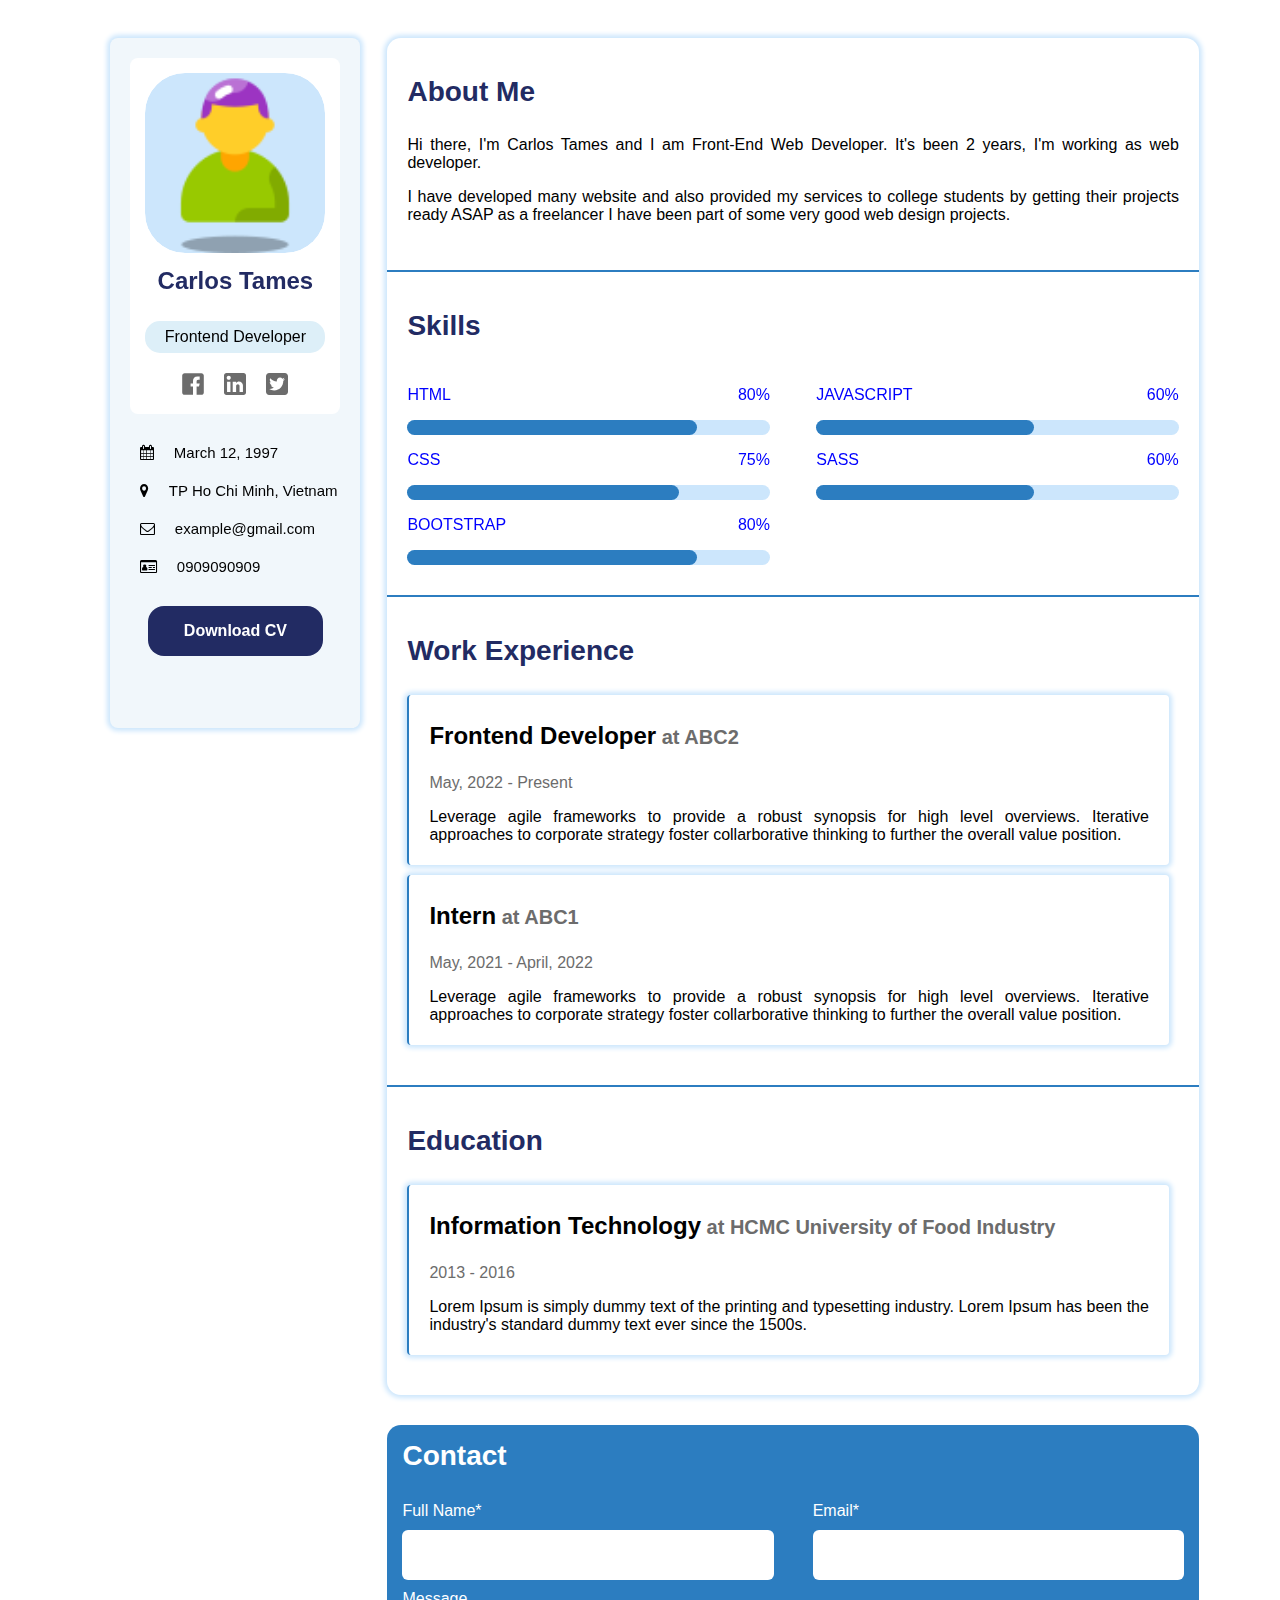
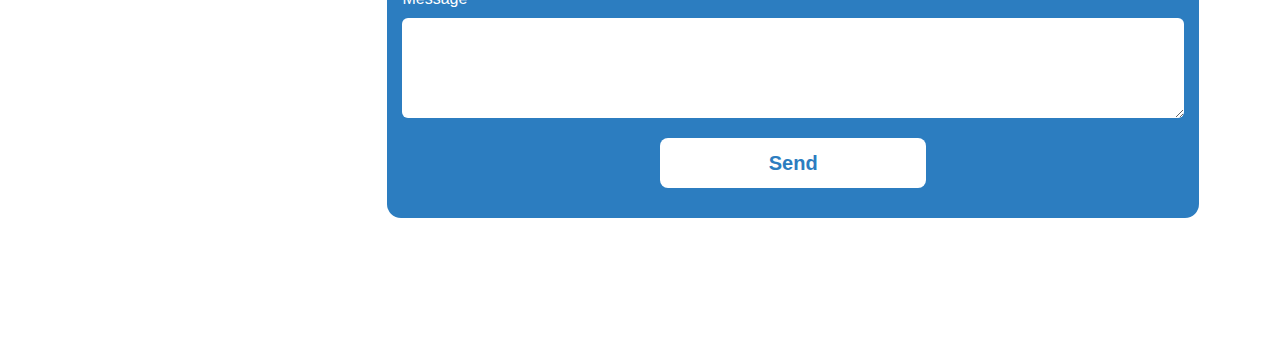
==== commit a945fe47: "update cv send button" ====
--- a/index.html
+++ b/index.html
@@ -45,7 +45,6 @@
         <button class="download-cv">Download CV</button>
       </div>
     </div>
-
     <div>
       <main>
         <div class="main-border">
--- a/cv.css
+++ b/cv.css
@@ -388,128 +388,131 @@
 }
 
 @media only screen and (min-width: 768px) and (max-width: 990px) {
-
-.contactInfo {
-  display: inline-flex;
-  flex-direction: row;
-  padding-left: 20px;
-  text-align: left;
-}
-
-.contactInfo span {
-  font-size: 14px;
-  font-weight: 500;
-}
-
-.skills-row {
-  display: flex;
-}
-
-.skill-bar1 {
-  width: 47%;
-  margin-right: 6%;
-}
-
-.skill-bar2 {
-  width: 47%;
-}
-
-.form-row {
-  display: flex;
-}
-
-.fname {
-  width: 48%;
-  margin-right: 5%;
-}
-
-.email {
-  width: 48%;
-}
-
-.button-center {
-  margin-left: 37.2%;
-  margin-right: 37.2%;
-}
-
-.send-button {
-  width: 230px;
-}
+  /*-- Code cho màn hình vừa (Table) viết ở đây --*/
+
+  .contactInfo {
+    display: inline-flex;
+    flex-direction: row;
+    padding-left: 20px;
+    text-align: left;
+  }
+
+  .contactInfo span {
+    font-size: 14px;
+    font-weight: 500;
+  }
+
+  .skills-row {
+    display: flex;
+  }
+
+  .skill-bar1 {
+    width: 47%;
+    margin-right: 6%;
+  }
+
+  .skill-bar2 {
+    width: 47%;
+  }
+
+  .form-row {
+    display: flex;
+  }
+
+  .fname {
+    width: 48%;
+    margin-right: 5%;
+  }
+
+  .email {
+    width: 48%;
+  }
+
+  .button-center {
+    margin-left: 33%;
+    margin-right: 33%;
+  }
+
+  .send-button {
+    width: 100%;
+  }
+
 }
 
 @media only screen and (min-width: 991px) {
-
-body {
-  padding: 10px 10px 8% 8%;
-}
-
-.structure {
-  display: flex;
-  flex-direction: row;
-}
-
-main {
-  width: 90%;
-  margin-top: 0;
-  margin-left: 3%;
-  margin-right: 3%;
-}
-
-.left_Side {
-  width: 32%;
-  height: 690px;
-  position: sticky;
-  top: 0;
-  margin-top: 20px;
-  margin-bottom: 25px;
-  padding-bottom: 100px;
-}
-
-.frontend-dev {
-  width: 100%;
-}
-
-.contactInfo span {
-  font-size: 15px;
-  font-weight: 450;
-}
-
-.download-cv {
-  width: 70%;
-}
-
-.skills-row {
-  display: flex;
-}
-
-.skill-bar1 {
-  width: 47%;
-  margin-right: 6%;
-}
-
-.skill-bar2 {
-  width: 47%;
-}
-
-.form-row {
-  display: flex;
-}
-
-.fname {
-  width: 48%;
-  margin-right: 5%;
-}
-
-.email {
-  width: 48%;
-}
-
-.button-center {
-  margin-left: 37.2%;
-  margin-right: 37.2%;
-}
-
-.send-button {
-  width: 230px;
-}
+  /*-- Code cho màn hình lớn (PC) viết ở đây --*/
+
+  body {
+    padding: 10px 10px 8% 8%;
+  }
+
+  .structure {
+    display: flex;
+    flex-direction: row;
+  }
+
+  main {
+    width: 90%;
+    margin-top: 0;
+    margin-left: 3%;
+    margin-right: 3%;
+  }
+
+  .left_Side {
+    width: 32%;
+    height: 690px;
+    position: sticky;
+    top: 0;
+    margin-top: 20px;
+    margin-bottom: 25px;
+    padding-bottom: 100px;
+  }
+
+  .frontend-dev {
+    width: 100%;
+  }
+
+  .contactInfo span {
+    font-size: 15px;
+    font-weight: 450;
+  }
+
+  .download-cv {
+    width: 70%;
+  }
+
+  .skills-row {
+    display: flex;
+  }
+
+  .skill-bar1 {
+    width: 47%;
+    margin-right: 6%;
+  }
+
+  .skill-bar2 {
+    width: 47%;
+  }
+
+  .form-row {
+    display: flex;
+  }
+
+  .fname {
+    width: 48%;
+    margin-right: 5%;
+  }
+
+  .email {
+    width: 48%;
+  }
+
+  .button-center {
+    margin-left: 33%;
+    margin-right: 33%;
+  }
+
+  .send-button {
+    width: 100%;
+  }
 }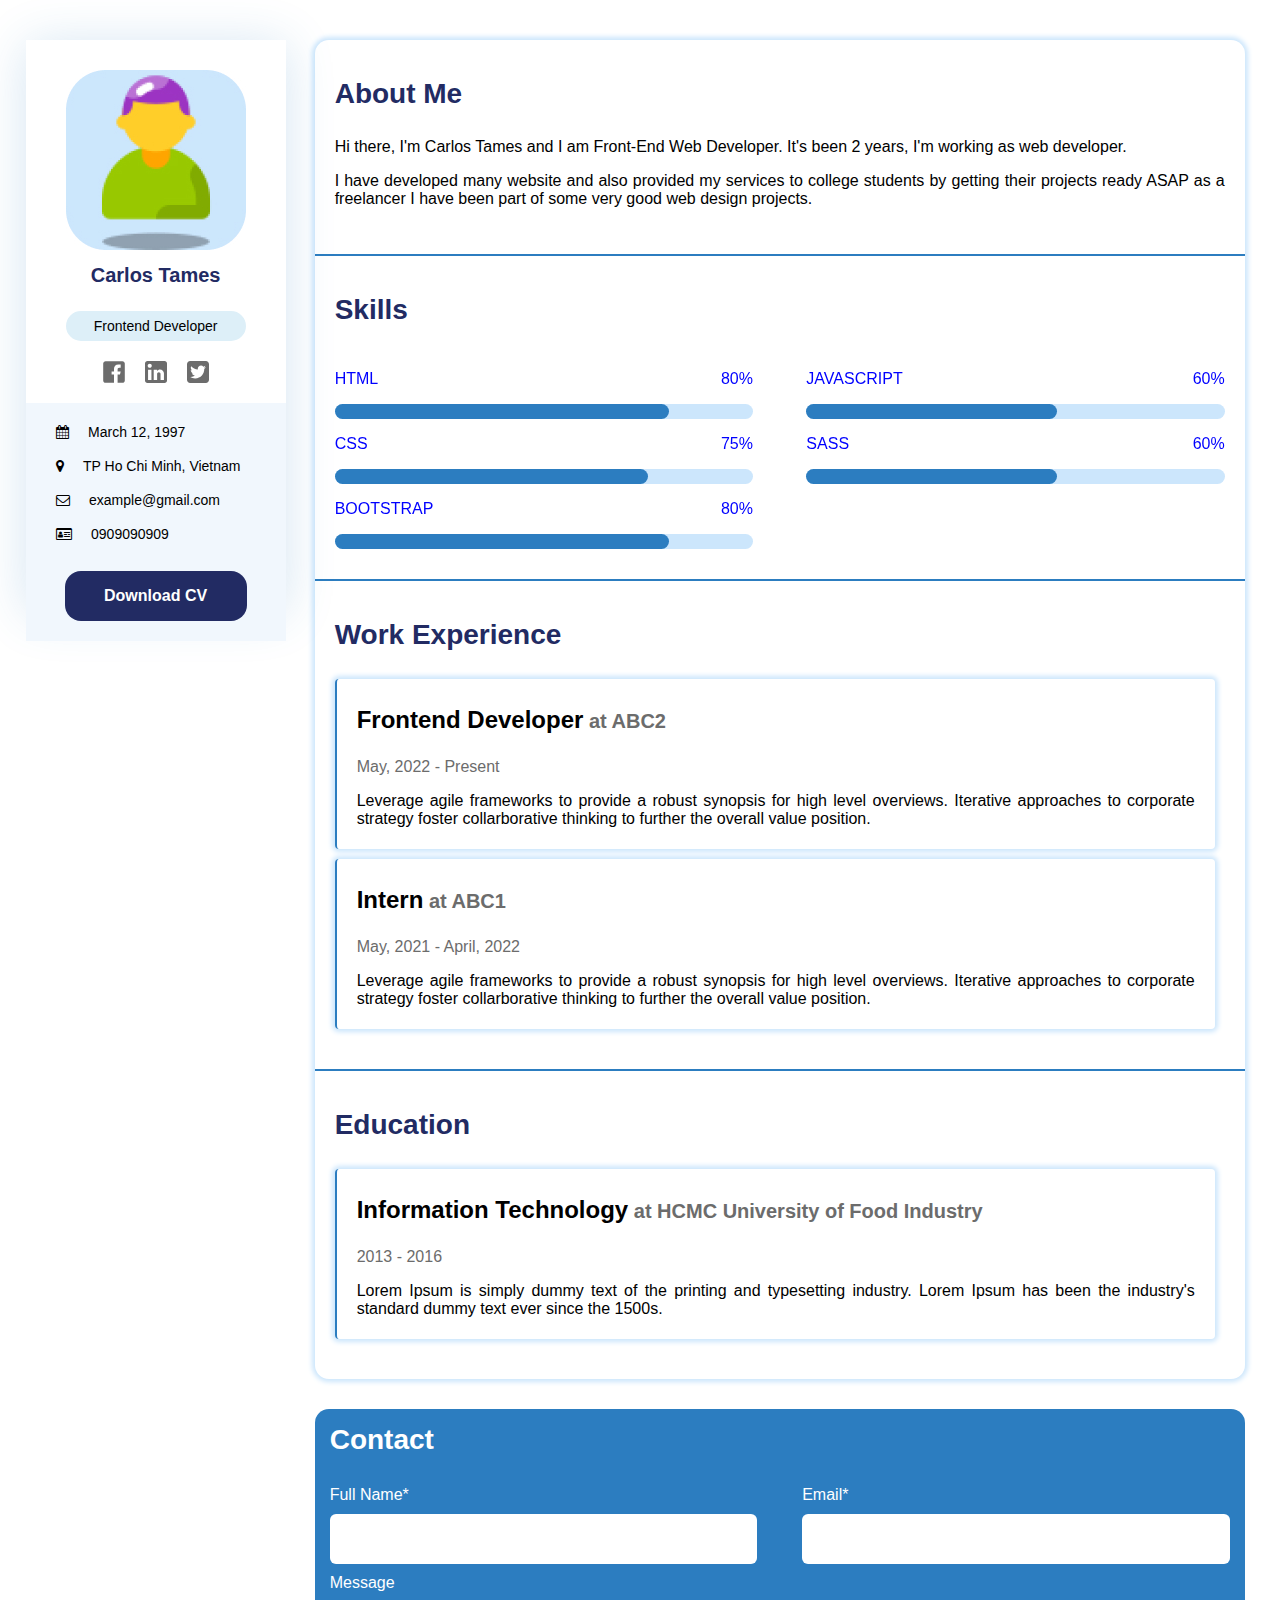
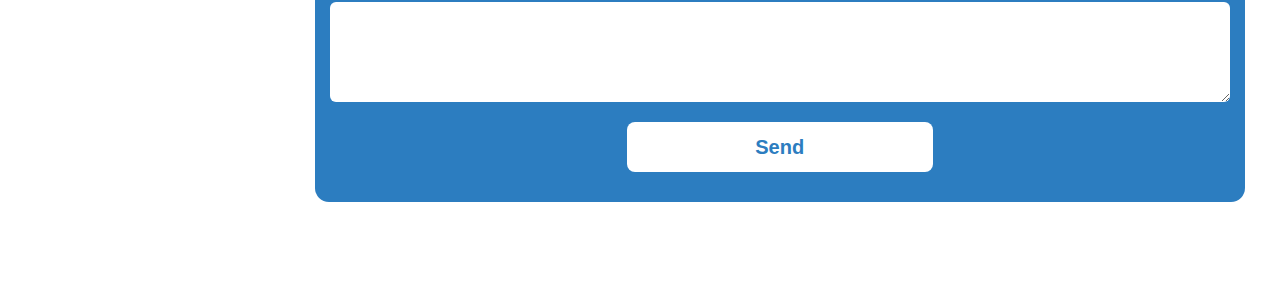
==== commit d98f0ea9: "update cv" ====
--- a/index.html
+++ b/index.html
@@ -3,7 +3,7 @@
 
 <head>
   <meta name="viewport" content="width=device-width, initial-scale=1.0">
-  <link rel="stylesheet" href="./cv.css" />
+  <link rel="stylesheet" href="cv.css" />
   <link rel="stylesheet" href="https://cdnjs.cloudflare.com/ajax/libs/font-awesome/4.7.0/css/font-awesome.min.css">
   <link rel="stylesheet" href="https://rsms.me/inter/inter.css">
 </head>
@@ -11,33 +11,35 @@
 <body>
   <div class="structure">
     <div class="left_Side">
-      <div class="info1">
-        <img src="../img/avatar.svg" alt="avatar" />
+      <div class="left_Side__top text-center">
+        <div class="left_Side__picture text-center">
+          <img src="img/avatar.jpg" alt="avatar" />
+        </div>
         <p class="name-profile">Carlos Tames</p>
         <div>
           <p class="frontend-dev">Frontend Developer</p>
         </div>
         <div class="social-media">
-          <img class="social-gap" src="../img/facebook.svg" alt="facebook" />
-          <img class="social-gap" src="../img/linkedin.svg" alt="linkedin" />
-          <img class="social-gap" src="../img/twitter.svg" alt="twitter" />
+          <img class="social-gap" src="img/facebook.svg" alt="facebook" />
+          <img class="social-gap" src="img/linkedin.svg" alt="linkedin" />
+          <img class="social-gap" src="img/twitter.svg" alt="twitter" />
         </div>
       </div>
-      <div>
+      <div class="left_Side__bottom text-center">
         <div class="contactInfo">
-          <div class="info-padding">
+          <div class="contact-padding">
             <span><i class="fa fa-calendar"></i></span>
             <span class="text">March 12, 1997</span>
           </div>
-          <div class="info-padding">
+          <div class="contact-padding">
             <span><i class="fa fa-map-marker"></i></span>
             <span class="text">TP Ho Chi Minh, Vietnam</span>
           </div>
-          <div class="info-padding">
+          <div class="contact-padding">
             <span><i class="fa fa-envelope-o"></i></span>
             <span class="text">example@gmail.com</span>
           </div>
-          <div class="info-padding">
+          <div class="contact-padding">
             <span><i class="fa fa-id-card-o"></i></span>
             <span class="text">0909090909</span>
           </div>
@@ -170,4 +172,5 @@
     </div>
   </div>
 </body>
+
 </html>--- a/cv.css
+++ b/cv.css
@@ -5,8 +5,10 @@
 body {
   font-family: 'Inter', sans-serif;
   font-style: normal;
-  padding-right: 10px;
-  padding-left: 10px;
+}
+
+.structure {
+  padding-top: 60px;
 }
 
 main {
@@ -16,28 +18,47 @@
 }
 
 .left_Side {
-  width: 100%;
-  text-align: center;
+  position: initial;
+  width: 100%;
   display: flex;
   flex-direction: column;
-  background-color: #f1f7fb;
+  margin-top: 90px;
+  margin-bottom: 20px;
   border-radius: 8px;
-  box-shadow: 0 0 5px 3px #cce6fc;
-  padding-bottom: 5px;
-}
-
-.info1 {
+  box-shadow: 0px 4px 50px 0px rgba(44, 125, 192, 0.20);
+}
+
+.left_Side__top {
+  display: block;
+  position: relative;
+  box-sizing: border-box;
+  padding: 80px 0 16px 0;
   background-color: white;
-  margin: 20px;
-  padding: 15px;
-  align-items: center;
+}
+
+.text-center {
   text-align: center;
-  border-radius: 8px;
+}
+
+.left_Side__bottom {
+  background-color: #f1f7fd;
+}
+
+.left_Side__picture {
+  display: block;
+  width: 100%;
+  position: absolute;
+  top: -80px;
+}
+
+.left_Side__picture>img {
+  width: 160px;
+  height: 160px;
 }
 
 .name-profile {
   margin: 10px 0;
-  font-size: 24px;
+  font-size: 20px;
   font-weight: 700;
   color: #222b63;
 }
@@ -54,21 +75,21 @@
 }
 
 .frontend-dev {
-  width: 208px;
+  width: 180px;
   display: inline-flex;
   justify-content: center;
   align-items: center;
   padding: 5px;
   margin-bottom: 20px;
-  font-size: 16px;
+  font-size: 14px;
   font-weight: 400;
   background-color: #DDEFF8;
   border: 2px solid #DDEFF8;
   border-radius: 15px;
 }
 
-.info-padding {
-  padding: 10px 10px;
+.contact-padding {
+  padding: 8px 10px;
 }
 
 .contactInfo {
@@ -77,8 +98,8 @@
 }
 
 .contactInfo span {
-  font-size: 18px;
-  font-weight: 450;
+  font-size: 14px;
+  font-weight: 500;
 }
 
 .text {
@@ -388,7 +409,11 @@
 }
 
 @media only screen and (min-width: 768px) and (max-width: 990px) {
-  /*-- Code cho màn hình vừa (Table) viết ở đây --*/
+
+  .avatar {
+    width: 120px;
+    height: 120px;
+  }
 
   .contactInfo {
     display: inline-flex;
@@ -440,32 +465,59 @@
 }
 
 @media only screen and (min-width: 991px) {
-  /*-- Code cho màn hình lớn (PC) viết ở đây --*/
 
   body {
-    padding: 10px 10px 8% 8%;
+    margin-top: 0;
+    margin-bottom: 80px;
+    margin-left: 2%;
+    margin-right: 2%;
   }
 
   .structure {
     display: flex;
     flex-direction: row;
-  }
-
-  main {
-    width: 90%;
-    margin-top: 0;
-    margin-left: 3%;
-    margin-right: 3%;
+    margin: 0 auto;
+    padding-top: 20px;
   }
 
   .left_Side {
-    width: 32%;
-    height: 690px;
+    width: 260px;
+    height: 570px;
     position: sticky;
     top: 0;
     margin-top: 20px;
-    margin-bottom: 25px;
-    padding-bottom: 100px;
+    margin-bottom: 0;
+  }
+
+  .left_Side__top {
+    padding: 30px 40px 16px 40px;
+  }
+
+  .text-center {
+    text-align: center;
+  }
+
+  .left_Side__bottom {
+    padding-top: 12px;
+    background-color: #f1f7fd;
+  }
+
+  .left_Side__picture {
+    display: block;
+    width: 100%;
+    position: static;
+    top: -80px;
+  }
+
+  .left_Side__picture>img {
+    width: 180px;
+    height: 180px;
+  }
+
+  main {
+    width: 96%;
+    margin-top: 0;
+    margin-left: 3%;
   }
 
   .frontend-dev {
@@ -473,8 +525,8 @@
   }
 
   .contactInfo span {
-    font-size: 15px;
-    font-weight: 450;
+    font-size: 14px;
+    font-weight: 500;
   }
 
   .download-cv {
